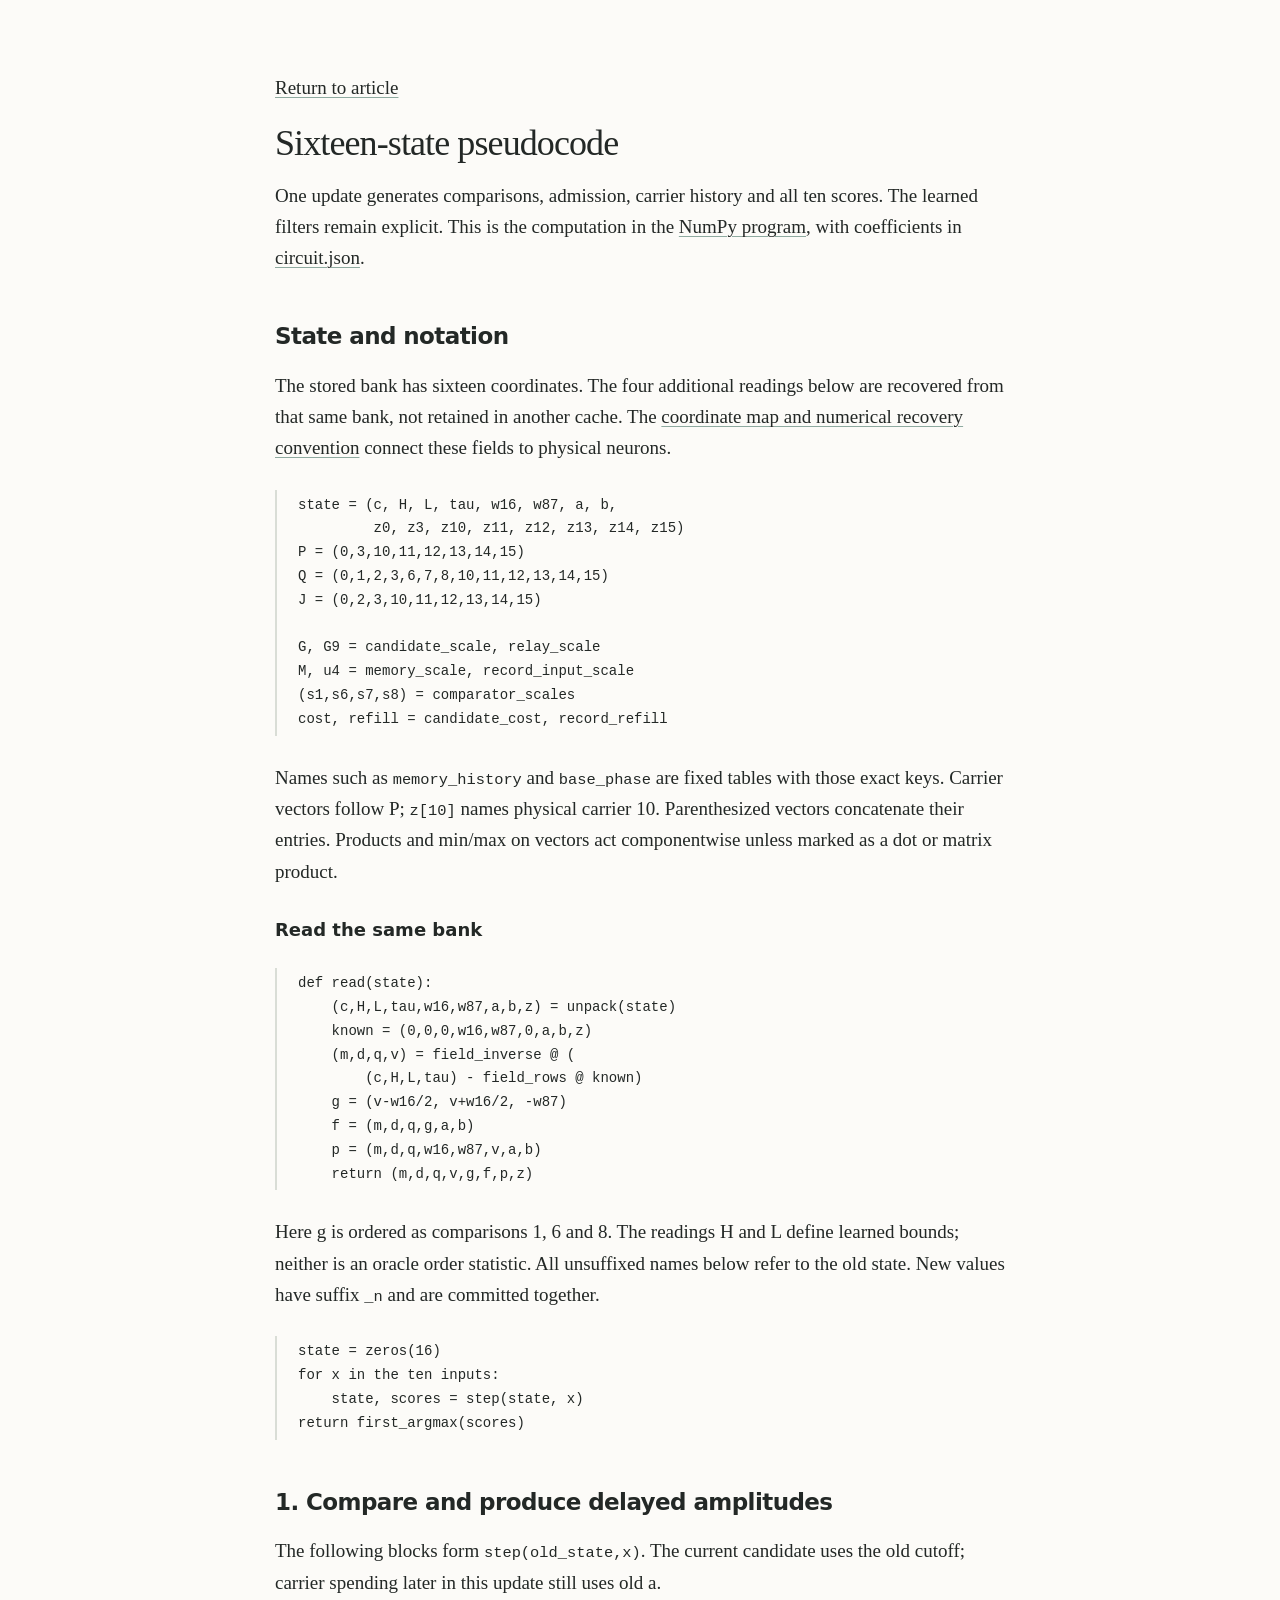
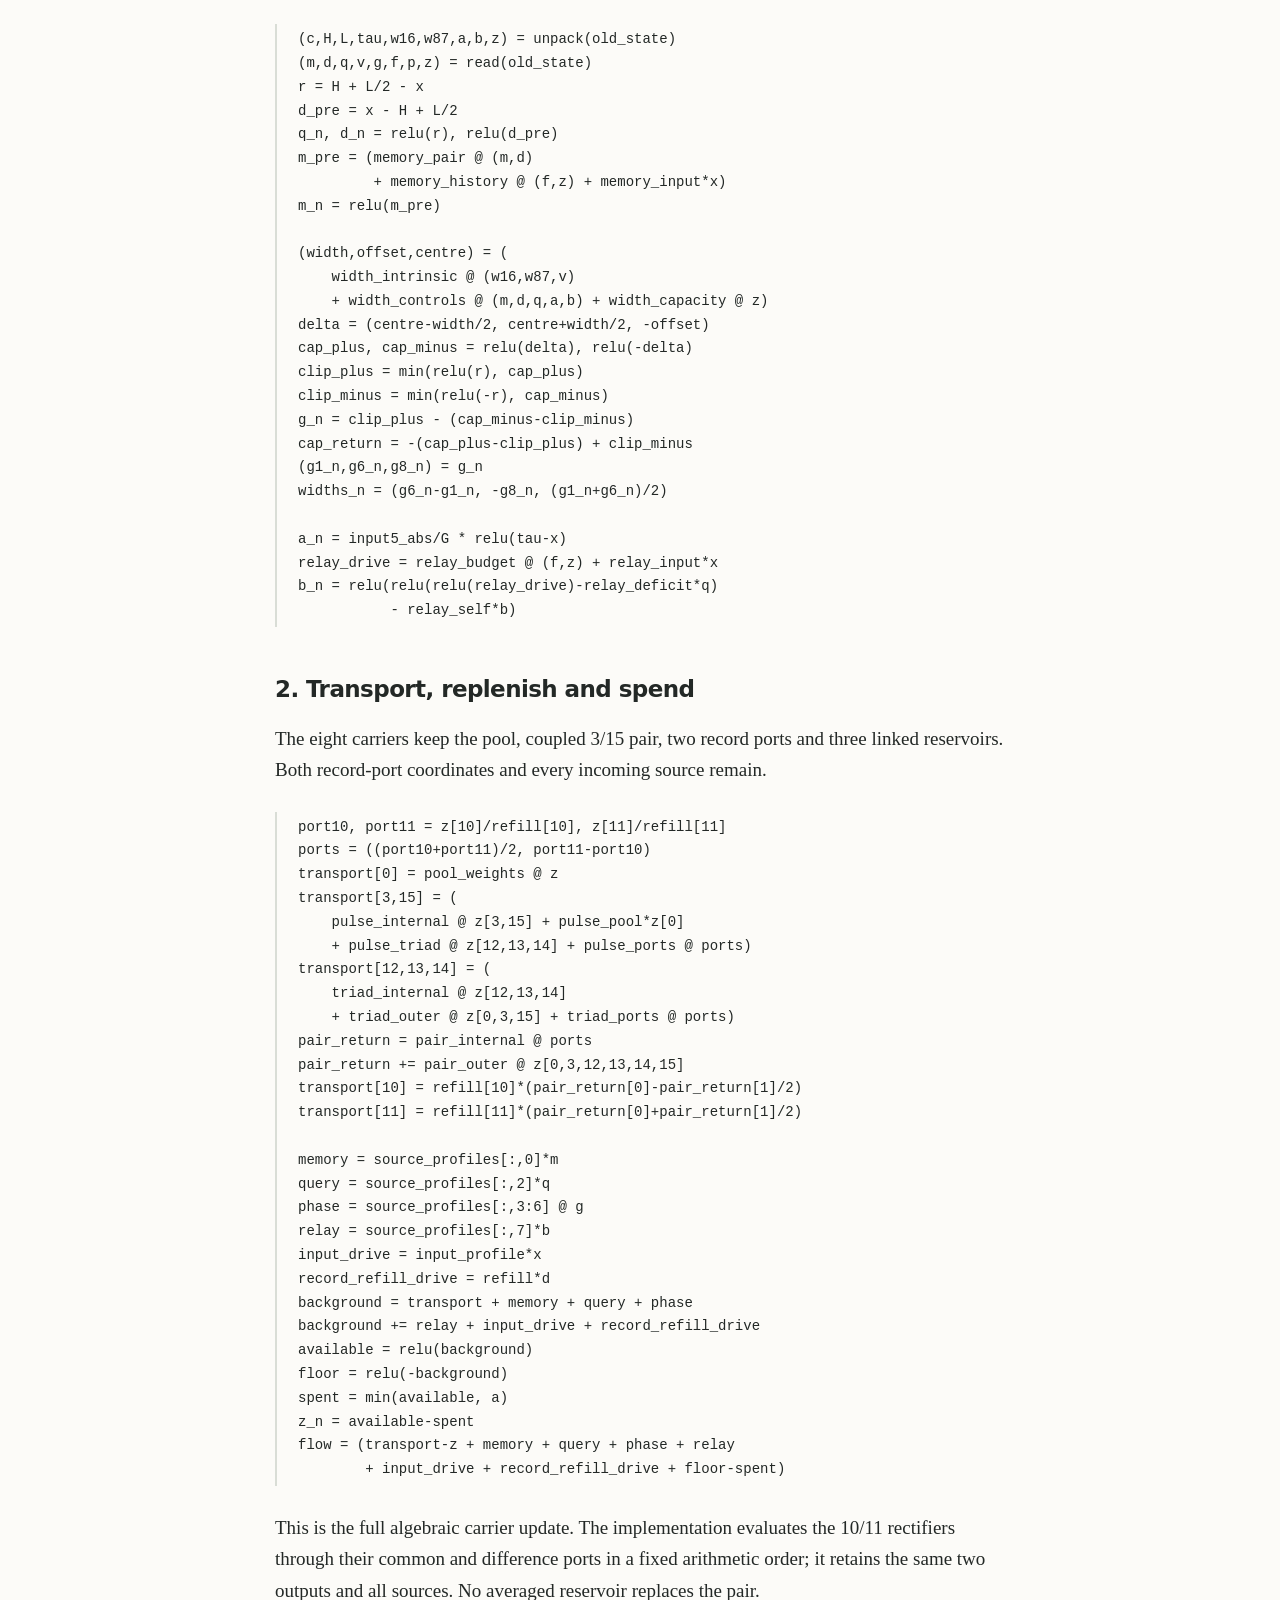
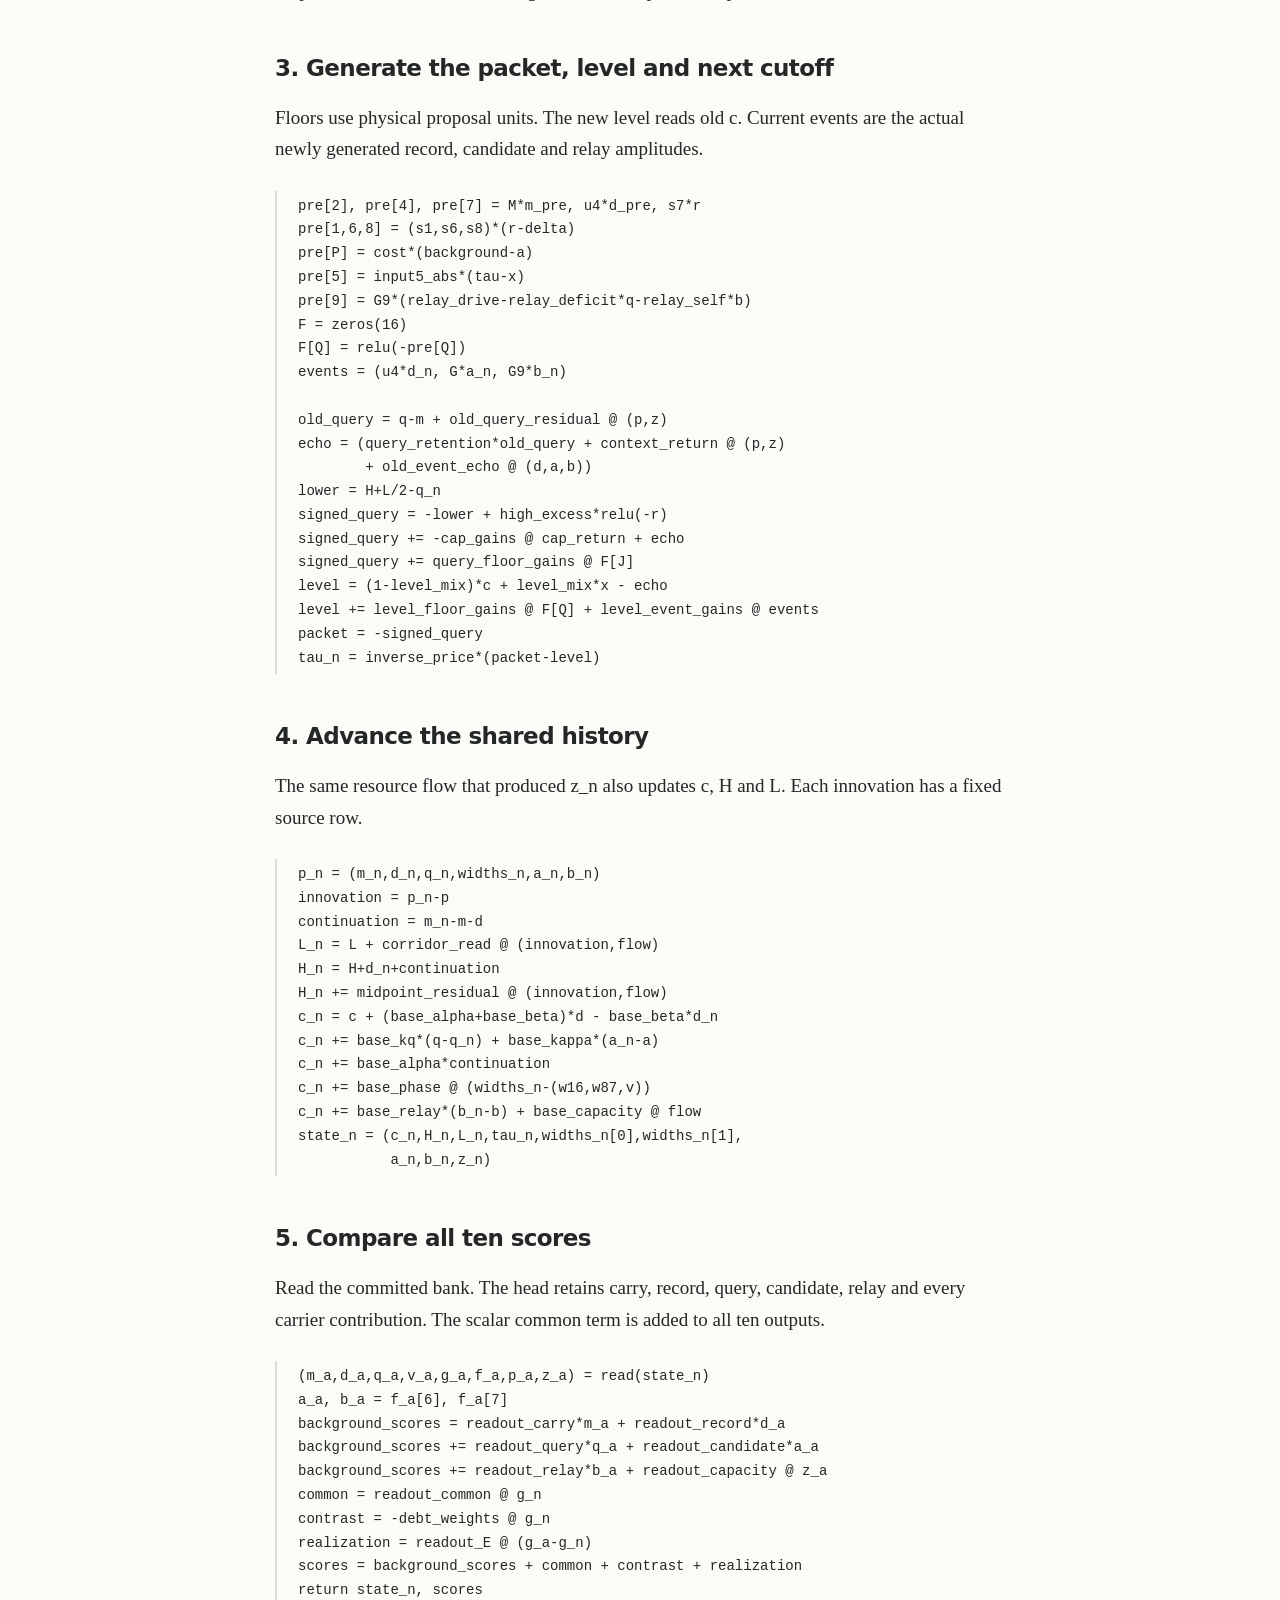
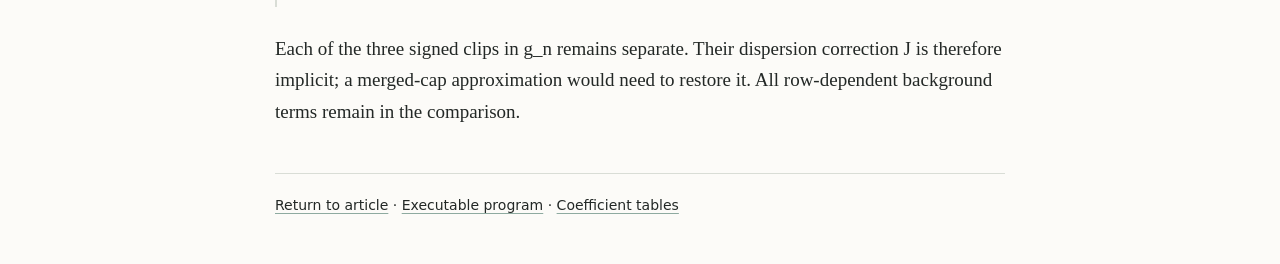
==== pseudocode.html @ 30d35ba6 "Prepare circuit account for publication" ====
<!doctype html>
<html lang="en">
<head>
  <meta charset="utf-8">
  <meta name="viewport" content="width=device-width, initial-scale=1">
  <meta name="description" content="The full sixteen-state update: comparison, delayed writes, carrier history, admission and all ten scores.">
  <title>Sixteen-state pseudocode</title>
  <link rel="stylesheet" href="assets/style.css?v=3">
</head>
<body>
<main class="technical pseudocode">
  <p><a href="index.html">Return to article</a></p>
  <h1>Sixteen-state pseudocode</h1>
  <p>One update generates comparisons, admission, carrier history and all ten scores. The learned filters remain explicit. This is the computation in the <a href="reproduce/circuit.py">NumPy program</a>, with coefficients in <a href="results/circuit.json">circuit.json</a>.</p>

  <h2 id="state">State and notation</h2>
  <p>The stored bank has sixteen coordinates. The four additional readings below are recovered from that same bank, not retained in another cache. The <a href="technical.html#coordinates">coordinate map and numerical recovery convention</a> connect these fields to physical neurons.</p>
  <pre><code>state = (c, H, L, tau, w16, w87, a, b,
         z0, z3, z10, z11, z12, z13, z14, z15)
P = (0,3,10,11,12,13,14,15)
Q = (0,1,2,3,6,7,8,10,11,12,13,14,15)
J = (0,2,3,10,11,12,13,14,15)

G, G9 = candidate_scale, relay_scale
M, u4 = memory_scale, record_input_scale
(s1,s6,s7,s8) = comparator_scales
cost, refill = candidate_cost, record_refill</code></pre>
  <p>Names such as <code>memory_history</code> and <code>base_phase</code> are fixed tables with those exact keys. Carrier vectors follow P; <code>z[10]</code> names physical carrier 10. Parenthesized vectors concatenate their entries. Products and min/max on vectors act componentwise unless marked as a dot or matrix product.</p>

  <h3 id="reading">Read the same bank</h3>
  <pre><code>def read(state):
    (c,H,L,tau,w16,w87,a,b,z) = unpack(state)
    known = (0,0,0,w16,w87,0,a,b,z)
    (m,d,q,v) = field_inverse @ (
        (c,H,L,tau) - field_rows @ known)
    g = (v-w16/2, v+w16/2, -w87)
    f = (m,d,q,g,a,b)
    p = (m,d,q,w16,w87,v,a,b)
    return (m,d,q,v,g,f,p,z)</code></pre>
  <p>Here g is ordered as comparisons 1, 6 and 8. The readings H and L define learned bounds; neither is an oracle order statistic. All unsuffixed names below refer to the old state. New values have suffix <code>_n</code> and are committed together.</p>
  <pre><code>state = zeros(16)
for x in the ten inputs:
    state, scores = step(state, x)
return first_argmax(scores)</code></pre>

  <h2 id="compare">1. Compare and produce delayed amplitudes</h2>
  <p>The following blocks form <code>step(old_state,x)</code>. The current candidate uses the old cutoff; carrier spending later in this update still uses old a.</p>
  <pre><code>(c,H,L,tau,w16,w87,a,b,z) = unpack(old_state)
(m,d,q,v,g,f,p,z) = read(old_state)
r = H + L/2 - x
d_pre = x - H + L/2
q_n, d_n = relu(r), relu(d_pre)
m_pre = (memory_pair @ (m,d)
         + memory_history @ (f,z) + memory_input*x)
m_n = relu(m_pre)

(width,offset,centre) = (
    width_intrinsic @ (w16,w87,v)
    + width_controls @ (m,d,q,a,b) + width_capacity @ z)
delta = (centre-width/2, centre+width/2, -offset)
cap_plus, cap_minus = relu(delta), relu(-delta)
clip_plus = min(relu(r), cap_plus)
clip_minus = min(relu(-r), cap_minus)
g_n = clip_plus - (cap_minus-clip_minus)
cap_return = -(cap_plus-clip_plus) + clip_minus
(g1_n,g6_n,g8_n) = g_n
widths_n = (g6_n-g1_n, -g8_n, (g1_n+g6_n)/2)

a_n = input5_abs/G * relu(tau-x)
relay_drive = relay_budget @ (f,z) + relay_input*x
b_n = relu(relu(relu(relay_drive)-relay_deficit*q)
           - relay_self*b)</code></pre>

  <h2 id="carriers">2. Transport, replenish and spend</h2>
  <p>The eight carriers keep the pool, coupled 3/15 pair, two record ports and three linked reservoirs. Both record-port coordinates and every incoming source remain.</p>
  <pre><code>port10, port11 = z[10]/refill[10], z[11]/refill[11]
ports = ((port10+port11)/2, port11-port10)
transport[0] = pool_weights @ z
transport[3,15] = (
    pulse_internal @ z[3,15] + pulse_pool*z[0]
    + pulse_triad @ z[12,13,14] + pulse_ports @ ports)
transport[12,13,14] = (
    triad_internal @ z[12,13,14]
    + triad_outer @ z[0,3,15] + triad_ports @ ports)
pair_return = pair_internal @ ports
pair_return += pair_outer @ z[0,3,12,13,14,15]
transport[10] = refill[10]*(pair_return[0]-pair_return[1]/2)
transport[11] = refill[11]*(pair_return[0]+pair_return[1]/2)

memory = source_profiles[:,0]*m
query = source_profiles[:,2]*q
phase = source_profiles[:,3:6] @ g
relay = source_profiles[:,7]*b
input_drive = input_profile*x
record_refill_drive = refill*d
background = transport + memory + query + phase
background += relay + input_drive + record_refill_drive
available = relu(background)
floor = relu(-background)
spent = min(available, a)
z_n = available-spent
flow = (transport-z + memory + query + phase + relay
        + input_drive + record_refill_drive + floor-spent)</code></pre>
  <p>This is the full algebraic carrier update. The implementation evaluates the 10/11 rectifiers through their common and difference ports in a fixed arithmetic order; it retains the same two outputs and all sources. No averaged reservoir replaces the pair.</p>

  <h2 id="admission">3. Generate the packet, level and next cutoff</h2>
  <p>Floors use physical proposal units. The new level reads old c. Current events are the actual newly generated record, candidate and relay amplitudes.</p>
  <pre><code>pre[2], pre[4], pre[7] = M*m_pre, u4*d_pre, s7*r
pre[1,6,8] = (s1,s6,s8)*(r-delta)
pre[P] = cost*(background-a)
pre[5] = input5_abs*(tau-x)
pre[9] = G9*(relay_drive-relay_deficit*q-relay_self*b)
F = zeros(16)
F[Q] = relu(-pre[Q])
events = (u4*d_n, G*a_n, G9*b_n)

old_query = q-m + old_query_residual @ (p,z)
echo = (query_retention*old_query + context_return @ (p,z)
        + old_event_echo @ (d,a,b))
lower = H+L/2-q_n
signed_query = -lower + high_excess*relu(-r)
signed_query += -cap_gains @ cap_return + echo
signed_query += query_floor_gains @ F[J]
level = (1-level_mix)*c + level_mix*x - echo
level += level_floor_gains @ F[Q] + level_event_gains @ events
packet = -signed_query
tau_n = inverse_price*(packet-level)</code></pre>

  <h2 id="history">4. Advance the shared history</h2>
  <p>The same resource flow that produced z_n also updates c, H and L. Each innovation has a fixed source row.</p>
  <pre><code>p_n = (m_n,d_n,q_n,widths_n,a_n,b_n)
innovation = p_n-p
continuation = m_n-m-d
L_n = L + corridor_read @ (innovation,flow)
H_n = H+d_n+continuation
H_n += midpoint_residual @ (innovation,flow)
c_n = c + (base_alpha+base_beta)*d - base_beta*d_n
c_n += base_kq*(q-q_n) + base_kappa*(a_n-a)
c_n += base_alpha*continuation
c_n += base_phase @ (widths_n-(w16,w87,v))
c_n += base_relay*(b_n-b) + base_capacity @ flow
state_n = (c_n,H_n,L_n,tau_n,widths_n[0],widths_n[1],
           a_n,b_n,z_n)</code></pre>

  <h2 id="head">5. Compare all ten scores</h2>
  <p>Read the committed bank. The head retains carry, record, query, candidate, relay and every carrier contribution. The scalar common term is added to all ten outputs.</p>
  <pre><code>(m_a,d_a,q_a,v_a,g_a,f_a,p_a,z_a) = read(state_n)
a_a, b_a = f_a[6], f_a[7]
background_scores = readout_carry*m_a + readout_record*d_a
background_scores += readout_query*q_a + readout_candidate*a_a
background_scores += readout_relay*b_a + readout_capacity @ z_a
common = readout_common @ g_n
contrast = -debt_weights @ g_n
realization = readout_E @ (g_a-g_n)
scores = background_scores + common + contrast + realization
return state_n, scores</code></pre>
  <p>Each of the three signed clips in g_n remains separate. Their dispersion correction J is therefore implicit; a merged-cap approximation would need to restore it. All row-dependent background terms remain in the comparison.</p>

  <footer><p><a href="index.html">Return to article</a> · <a href="reproduce/circuit.py">Executable program</a> · <a href="results/circuit.json">Coefficient tables</a></p></footer>
</main>
</body>
</html>
---- assets/style.css ----
:root{color-scheme:light;--paper:#fcfbf8;--ink:#232826;--muted:#646a65;--line:#d9ddd6;--carrier:#447a9c;--comparison:#497963;--memory:#a17b38;--candidate:#b05e4d;--positive:#42755d;--negative:#a35048}
*{box-sizing:border-box}
html{background:var(--paper);scroll-behavior:auto}
body{margin:0;color:var(--ink);font:19px/1.65 Georgia,"Times New Roman",serif;text-rendering:optimizeLegibility}
main{width:min(100% - 44px,730px);margin:72px auto 48px}
header{margin-bottom:42px}
h1{font-size:clamp(34px,5.5vw,48px);font-weight:normal;line-height:1.12;letter-spacing:-.025em;margin:0 0 16px;max-width:680px}
.byline{font:15px/1.5 system-ui,sans-serif;color:var(--muted);margin:0}
h2{font:600 25px/1.3 system-ui,sans-serif;letter-spacing:-.025em;margin:48px 0 18px}
p{margin:0 0 20px}
a{color:inherit;text-decoration-thickness:1px;text-underline-offset:3px;text-decoration-color:#8eaaa0}
a:hover{text-decoration-color:var(--ink)}
a:focus-visible,button:focus-visible,input:focus-visible,summary:focus-visible{outline:2px solid var(--comparison);outline-offset:5px}
code{font: .81em/1.5 ui-monospace,SFMono-Regular,Consolas,monospace;overflow-wrap:anywhere}
pre{font:15px/1.65 ui-monospace,SFMono-Regular,Consolas,monospace;border-left:2px solid var(--line);margin:26px 0;padding:4px 0 4px 21px;overflow-x:auto}
pre code{font:inherit;overflow-wrap:normal}
.equation{display:flex;justify-content:center;align-items:baseline;flex-wrap:wrap;gap:12px 26px;margin:32px 0;font-size:21px;font-style:italic}
.equation span{white-space:nowrap}
.equation b{font-weight:600}.equation sub{font-size:.7em;font-style:normal}
figure{margin:30px 0 32px}
figcaption{font:14px/1.55 system-ui,sans-serif;color:var(--muted);margin-top:15px}
.circuit-figure img{width:100%;height:auto;display:block}
.legend{display:flex;gap:9px 24px;flex-wrap:wrap;list-style:none;margin:8px 0 0;padding:0;font:13px/1.5 system-ui,sans-serif}
.legend li{display:flex;gap:7px;align-items:center}
.legend i{display:block;width:8px;height:8px;border-radius:50%;background:var(--carrier)}
.legend .comparison{background:var(--comparison)}.legend .memory{background:var(--memory)}.legend .candidate{background:var(--candidate)}
.experiment{font-family:system-ui,sans-serif;border-top:1px solid var(--line);border-bottom:1px solid var(--line);padding:23px 0 21px}
.control-line{display:flex;align-items:baseline;justify-content:space-between;gap:14px;font-size:15px;margin-bottom:7px}
output,.value{font-variant-numeric:tabular-nums}
input[type=range]{display:block;width:100%;margin:10px 0 24px;accent-color:var(--comparison);cursor:pointer}
input[type=range][hidden]{display:none}
.bar-chart{display:grid;gap:10px;margin:0}
.bar-row{display:grid;grid-template-columns:48px minmax(0,1fr) 66px;align-items:center;gap:12px;font-size:13px;line-height:1.35}
.bar-track{position:relative;height:17px;background:linear-gradient(to right,var(--line) 1px,transparent 1px);background-size:25% 100%}
.bar-fill{position:absolute;top:2px;height:13px;background:var(--positive);min-width:0}
.bar-fill.negative{background:var(--negative)}
.bar-row .value{text-align:right}
.field-readings{display:flex;flex-wrap:wrap;gap:12px 32px;font-size:15px;margin:22px 0 0}
.field-readings output{margin-left:8px}
.field-readings i{font-family:Georgia,serif}
.case-picker{display:flex;flex-wrap:wrap;gap:12px 26px;border:0;padding:0;margin:0 0 23px;font-size:14px}
.case-picker label{display:flex;align-items:center;gap:6px;cursor:pointer}
input[type=radio]{accent-color:var(--comparison);margin:0}
.chart-caption{font:14px/1.4 system-ui,sans-serif;margin:0 0 16px}
.policy-chart{gap:17px}
.policy-chart .bar-row{grid-template-columns:154px minmax(0,1fr) 68px}
.policy-chart .bar-track{background:none;border-left:1px solid var(--line)}
.zero-line{position:absolute;width:1px;top:-4px;bottom:-4px;background:#aeb6af}
.policy-label small{display:block;color:var(--muted);font-size:12px;margin-top:3px}
footer{border-top:1px solid var(--line);margin-top:46px;padding-top:20px;font:14px/1.6 system-ui,sans-serif}
footer p{margin:0 0 20px}
.citation{margin:0 0 20px}
summary{cursor:pointer;text-decoration:underline;text-decoration-color:#8eaaa0;text-underline-offset:3px;list-style:none;width:fit-content}
summary::-webkit-details-marker{display:none}
.citation pre{font-size:12px;white-space:pre-wrap;overflow-wrap:anywhere;margin:18px 0 14px;padding-left:14px}
button{font:inherit;color:inherit;background:none;border:0;text-decoration:underline;text-decoration-color:#8eaaa0;text-underline-offset:3px;cursor:pointer;padding:0;margin-right:15px}
#citation-status{margin-left:10px;color:var(--muted)}
.source-note{color:var(--muted);font-size:13px;margin-bottom:0}
.visually-hidden{position:absolute;width:1px;height:1px;padding:0;margin:-1px;overflow:hidden;clip:rect(0,0,0,0);white-space:nowrap;border:0}
.load-error{color:var(--negative);font-size:15px;line-height:1.5}
.technical h1{font-size:36px}.technical h2{font-size:23px}.technical h3{font:600 18px/1.4 system-ui,sans-serif;margin:30px 0 12px}
.technical table{border-collapse:collapse;font:14px/1.5 system-ui,sans-serif;width:100%;margin:22px 0}
.technical th,.technical td{text-align:left;vertical-align:top;border-bottom:1px solid var(--line);padding:9px 10px 9px 0}
.technical th{font-weight:600}.technical td:last-child,.technical th:last-child{padding-right:0}
.pseudocode pre{font-size:14px;line-height:1.7}
@media(max-width:520px){body{font-size:18px}main{width:calc(100% - 36px);margin:38px auto}header{margin-bottom:32px}h2{font-size:23px;margin-top:38px}.equation{font-size:18px;gap:8px 17px}.bar-row{grid-template-columns:42px minmax(0,1fr) 58px;gap:8px;font-size:12px}.policy-chart .bar-row{grid-template-columns:110px minmax(0,1fr) 58px}.legend{gap:8px 18px}.experiment{padding:20px 0}.technical table{font-size:12px}}
@media(prefers-reduced-motion:reduce){html{scroll-behavior:auto}}
@media print{body{background:white;font-size:12pt}main{width:100%;margin:0}h1{font-size:27pt}h2{break-after:avoid;font-size:17pt}figure{break-inside:avoid}.control-line,input[type=range],.case-picker,button{display:none}a{color:inherit}.citation{display:block}}
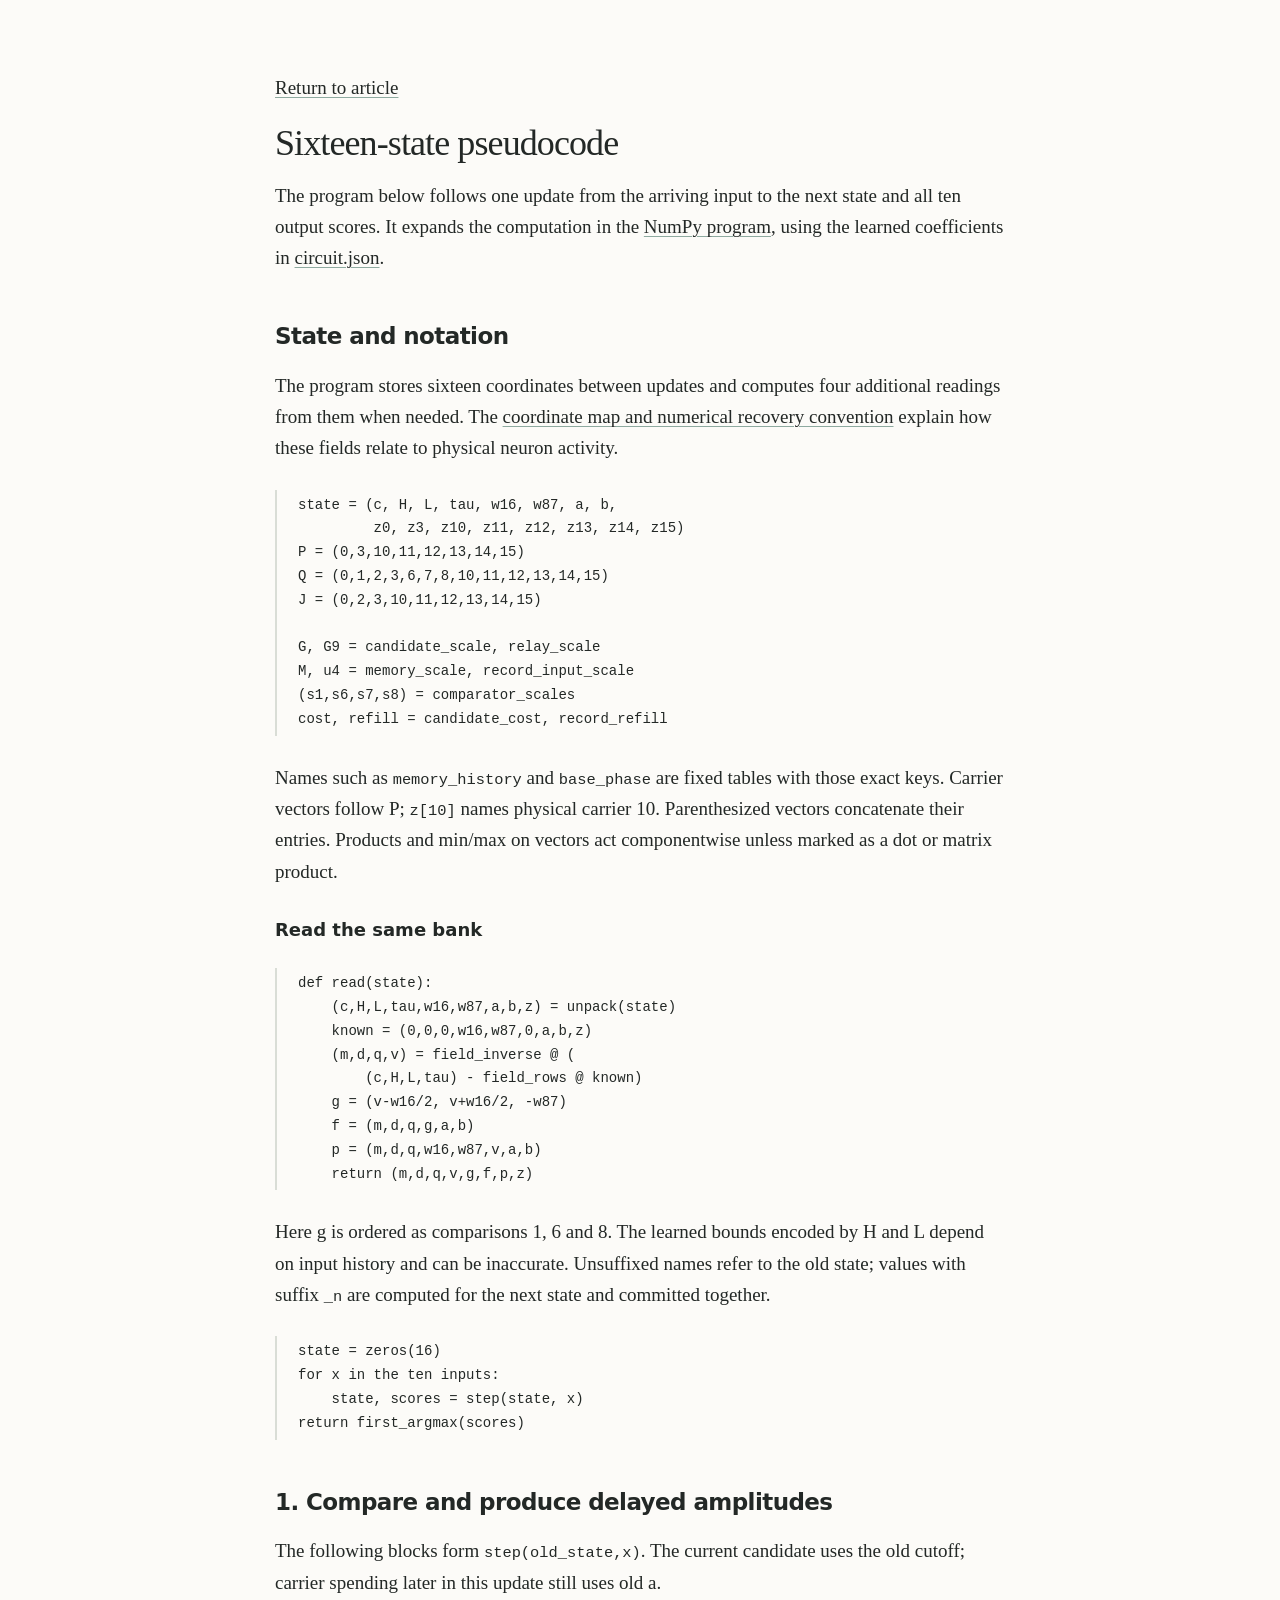
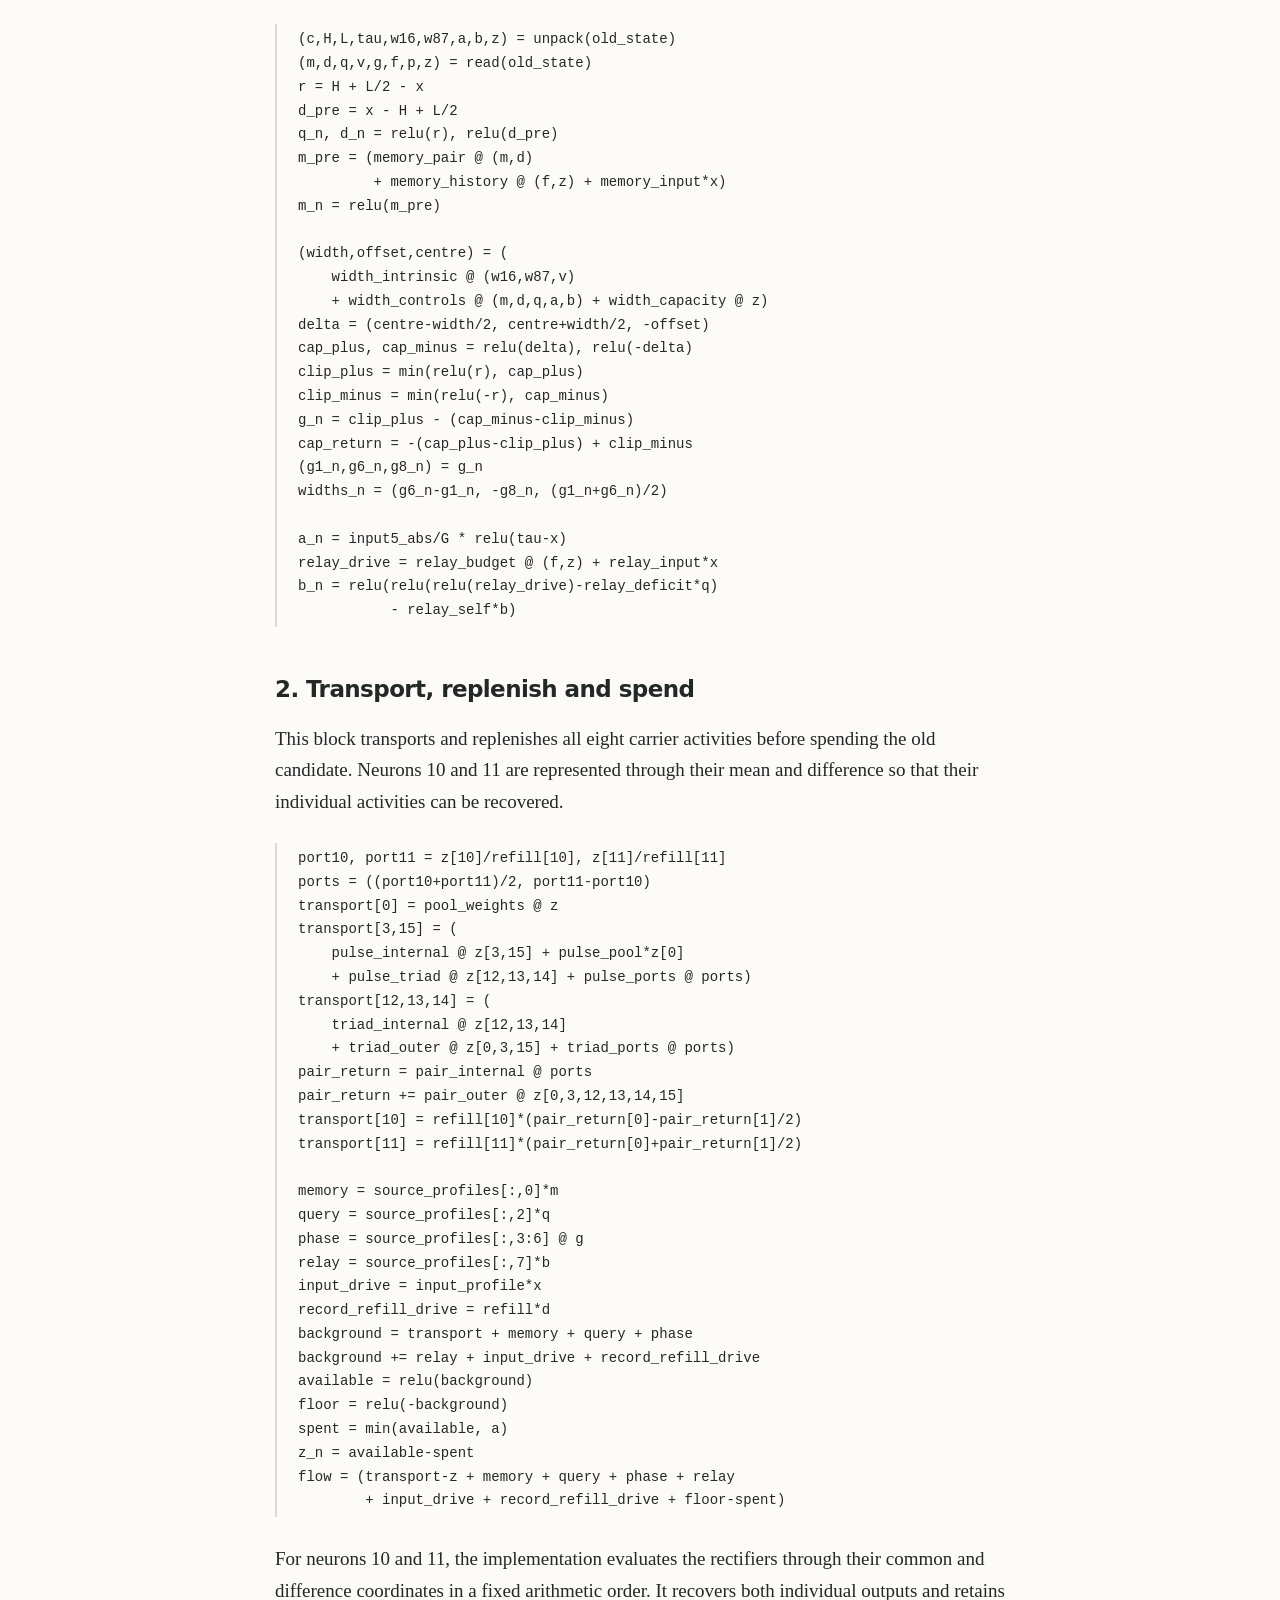
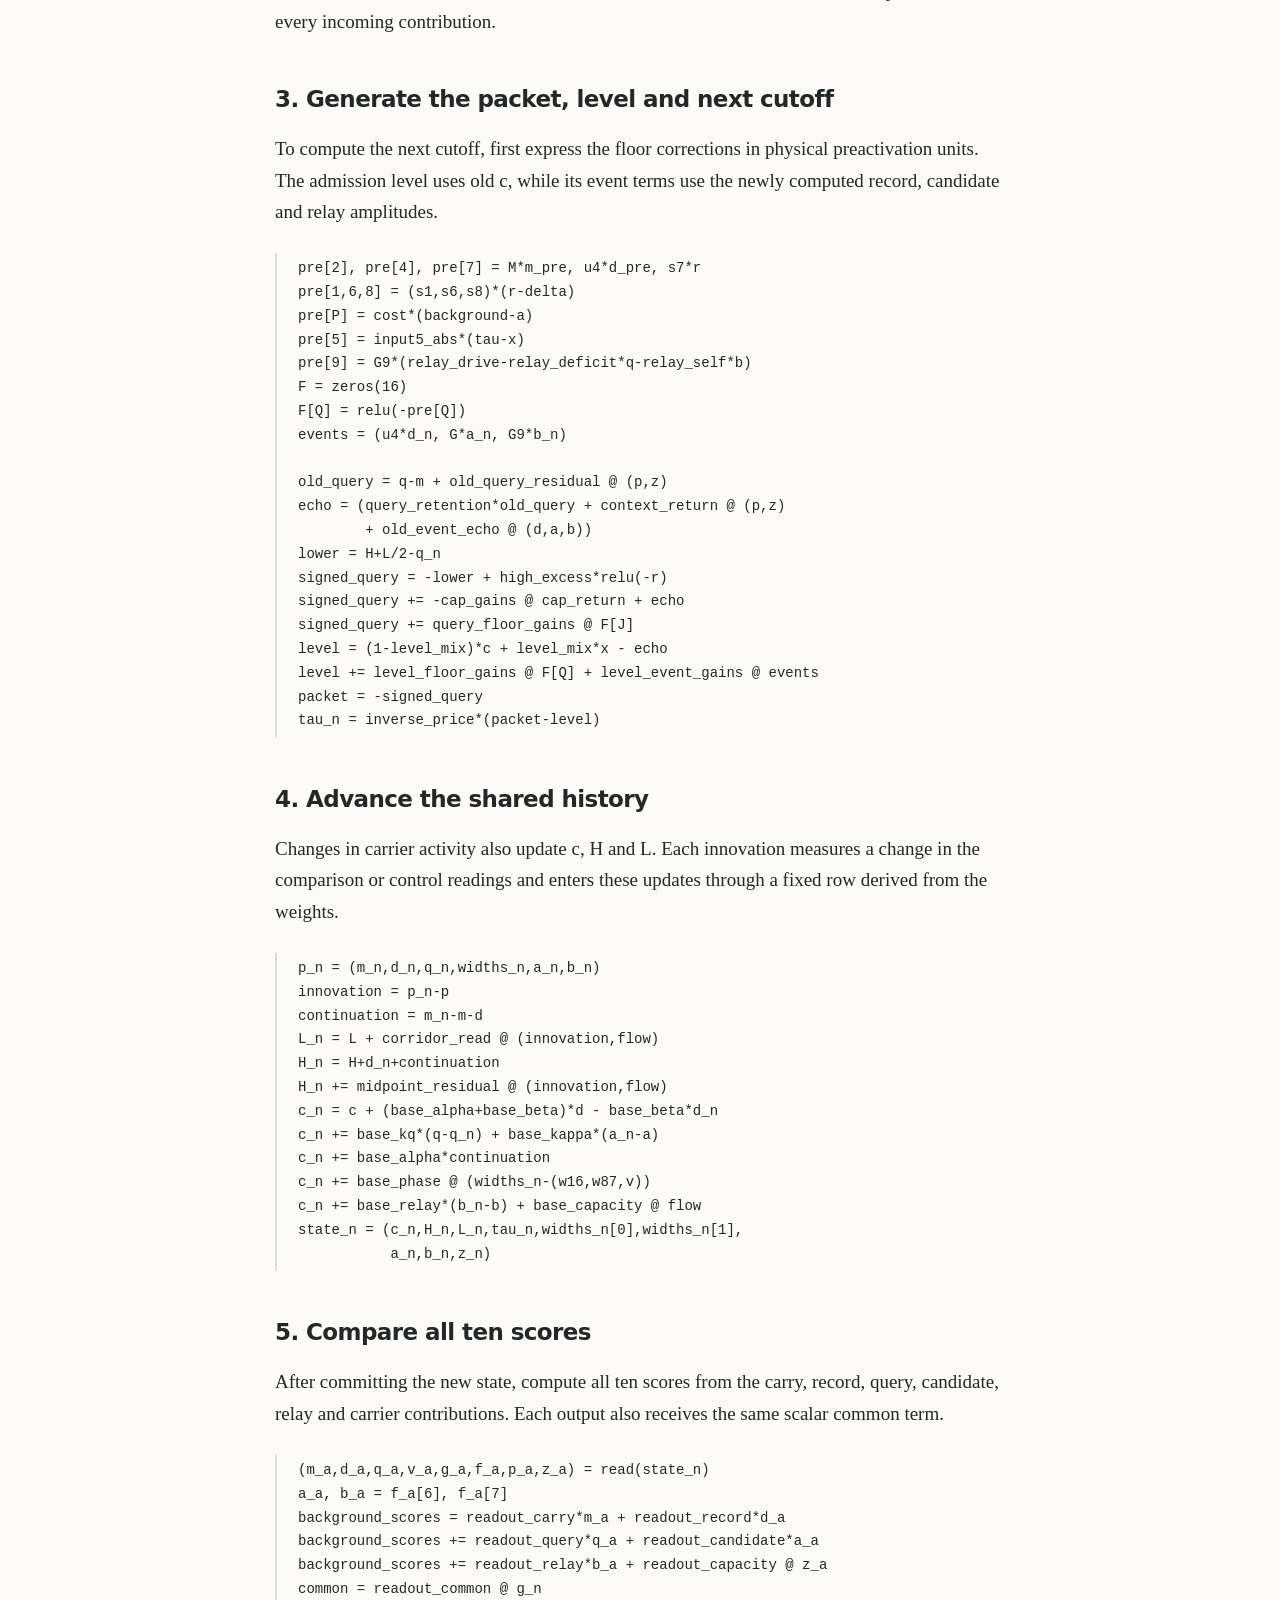
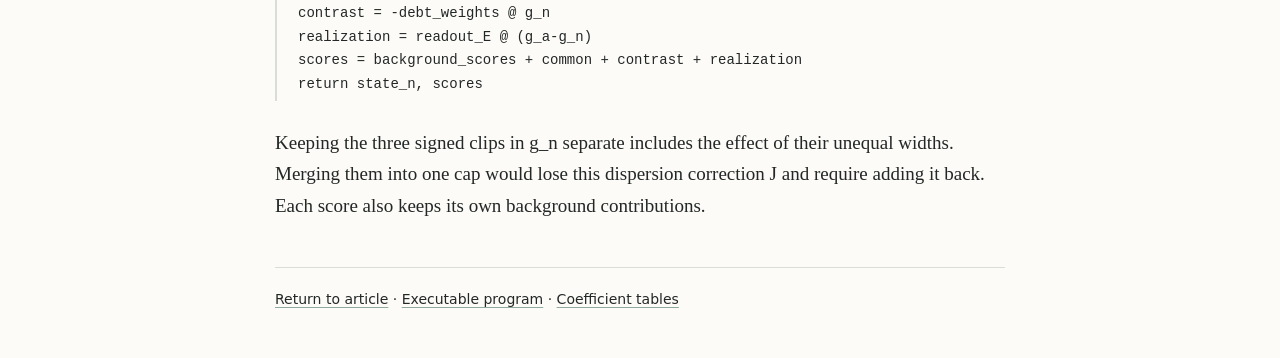
==== commit 0d1e5847: "Restore functional circuit overview and clarify explanations" ====
--- a/pseudocode.html
+++ b/pseudocode.html
@@ -5,16 +5,23 @@
   <meta name="viewport" content="width=device-width, initial-scale=1">
   <meta name="description" content="The full sixteen-state update: comparison, delayed writes, carrier history, admission and all ten scores.">
   <title>Sixteen-state pseudocode</title>
-  <link rel="stylesheet" href="assets/style.css?v=3">
+  <link rel="canonical" href="https://egoistmachines.com/research/inside-second-argmax/pseudocode.html">
+  <meta name="author" content="David Khachaturov">
+  <meta property="og:type" content="article">
+  <meta property="og:title" content="Sixteen-state pseudocode">
+  <meta property="og:description" content="The full sixteen-state update: comparison, delayed writes, carrier history, admission and all ten scores.">
+  <meta property="og:url" content="https://egoistmachines.com/research/inside-second-argmax/pseudocode.html">
+  <meta property="article:published_time" content="2026-10-26">
+  <link rel="stylesheet" href="assets/style.css?v=4">
 </head>
 <body>
 <main class="technical pseudocode">
   <p><a href="index.html">Return to article</a></p>
   <h1>Sixteen-state pseudocode</h1>
-  <p>One update generates comparisons, admission, carrier history and all ten scores. The learned filters remain explicit. This is the computation in the <a href="reproduce/circuit.py">NumPy program</a>, with coefficients in <a href="results/circuit.json">circuit.json</a>.</p>
+  <p>The program below follows one update from the arriving input to the next state and all ten output scores. It expands the computation in the <a href="reproduce/circuit.py">NumPy program</a>, using the learned coefficients in <a href="results/circuit.json">circuit.json</a>.</p>
 
   <h2 id="state">State and notation</h2>
-  <p>The stored bank has sixteen coordinates. The four additional readings below are recovered from that same bank, not retained in another cache. The <a href="technical.html#coordinates">coordinate map and numerical recovery convention</a> connect these fields to physical neurons.</p>
+  <p>The program stores sixteen coordinates between updates and computes four additional readings from them when needed. The <a href="technical.html#coordinates">coordinate map and numerical recovery convention</a> explain how these fields relate to physical neuron activity.</p>
   <pre><code>state = (c, H, L, tau, w16, w87, a, b,
          z0, z3, z10, z11, z12, z13, z14, z15)
 P = (0,3,10,11,12,13,14,15)
@@ -37,7 +44,7 @@
     f = (m,d,q,g,a,b)
     p = (m,d,q,w16,w87,v,a,b)
     return (m,d,q,v,g,f,p,z)</code></pre>
-  <p>Here g is ordered as comparisons 1, 6 and 8. The readings H and L define learned bounds; neither is an oracle order statistic. All unsuffixed names below refer to the old state. New values have suffix <code>_n</code> and are committed together.</p>
+  <p>Here g is ordered as comparisons 1, 6 and 8. The learned bounds encoded by H and L depend on input history and can be inaccurate. Unsuffixed names refer to the old state; values with suffix <code>_n</code> are computed for the next state and committed together.</p>
   <pre><code>state = zeros(16)
 for x in the ten inputs:
     state, scores = step(state, x)
@@ -72,7 +79,7 @@
            - relay_self*b)</code></pre>
 
   <h2 id="carriers">2. Transport, replenish and spend</h2>
-  <p>The eight carriers keep the pool, coupled 3/15 pair, two record ports and three linked reservoirs. Both record-port coordinates and every incoming source remain.</p>
+  <p>This block transports and replenishes all eight carrier activities before spending the old candidate. Neurons 10 and 11 are represented through their mean and difference so that their individual activities can be recovered.</p>
   <pre><code>port10, port11 = z[10]/refill[10], z[11]/refill[11]
 ports = ((port10+port11)/2, port11-port10)
 transport[0] = pool_weights @ z
@@ -101,10 +108,10 @@
 z_n = available-spent
 flow = (transport-z + memory + query + phase + relay
         + input_drive + record_refill_drive + floor-spent)</code></pre>
-  <p>This is the full algebraic carrier update. The implementation evaluates the 10/11 rectifiers through their common and difference ports in a fixed arithmetic order; it retains the same two outputs and all sources. No averaged reservoir replaces the pair.</p>
+  <p>For neurons 10 and 11, the implementation evaluates the rectifiers through their common and difference coordinates in a fixed arithmetic order. It recovers both individual outputs and retains every incoming contribution.</p>
 
   <h2 id="admission">3. Generate the packet, level and next cutoff</h2>
-  <p>Floors use physical proposal units. The new level reads old c. Current events are the actual newly generated record, candidate and relay amplitudes.</p>
+  <p>To compute the next cutoff, first express the floor corrections in physical preactivation units. The admission level uses old c, while its event terms use the newly computed record, candidate and relay amplitudes.</p>
   <pre><code>pre[2], pre[4], pre[7] = M*m_pre, u4*d_pre, s7*r
 pre[1,6,8] = (s1,s6,s8)*(r-delta)
 pre[P] = cost*(background-a)
@@ -127,7 +134,7 @@
 tau_n = inverse_price*(packet-level)</code></pre>
 
   <h2 id="history">4. Advance the shared history</h2>
-  <p>The same resource flow that produced z_n also updates c, H and L. Each innovation has a fixed source row.</p>
+  <p>Changes in carrier activity also update c, H and L. Each innovation measures a change in the comparison or control readings and enters these updates through a fixed row derived from the weights.</p>
   <pre><code>p_n = (m_n,d_n,q_n,widths_n,a_n,b_n)
 innovation = p_n-p
 continuation = m_n-m-d
@@ -143,7 +150,7 @@
            a_n,b_n,z_n)</code></pre>
 
   <h2 id="head">5. Compare all ten scores</h2>
-  <p>Read the committed bank. The head retains carry, record, query, candidate, relay and every carrier contribution. The scalar common term is added to all ten outputs.</p>
+  <p>After committing the new state, compute all ten scores from the carry, record, query, candidate, relay and carrier contributions. Each output also receives the same scalar common term.</p>
   <pre><code>(m_a,d_a,q_a,v_a,g_a,f_a,p_a,z_a) = read(state_n)
 a_a, b_a = f_a[6], f_a[7]
 background_scores = readout_carry*m_a + readout_record*d_a
@@ -154,7 +161,7 @@
 realization = readout_E @ (g_a-g_n)
 scores = background_scores + common + contrast + realization
 return state_n, scores</code></pre>
-  <p>Each of the three signed clips in g_n remains separate. Their dispersion correction J is therefore implicit; a merged-cap approximation would need to restore it. All row-dependent background terms remain in the comparison.</p>
+  <p>Keeping the three signed clips in g_n separate includes the effect of their unequal widths. Merging them into one cap would lose this dispersion correction J and require adding it back. Each score also keeps its own background contributions.</p>
 
   <footer><p><a href="index.html">Return to article</a> · <a href="reproduce/circuit.py">Executable program</a> · <a href="results/circuit.json">Coefficient tables</a></p></footer>
 </main>
--- a/assets/style.css
+++ b/assets/style.css
@@ -42,6 +42,12 @@
 .case-picker label{display:flex;align-items:center;gap:6px;cursor:pointer}
 input[type=radio]{accent-color:var(--comparison);margin:0}
 .chart-caption{font:14px/1.4 system-ui,sans-serif;margin:0 0 16px}
+.trace-history{font:15px/1.65 system-ui,sans-serif;margin:0 0 20px}
+.trace-history code{font-size:.9em}
+.case-picker legend{font-weight:600;padding:0;margin-bottom:10px}
+.trace-chart .bar-row{grid-template-columns:120px minmax(0,1fr) 66px}
+.trace-chart .bar-track{background:none}
+.trace-result{font:15px/1.5 system-ui,sans-serif;margin:20px 0 0}
 .policy-chart{gap:17px}
 .policy-chart .bar-row{grid-template-columns:154px minmax(0,1fr) 68px}
 .policy-chart .bar-track{background:none;border-left:1px solid var(--line)}
